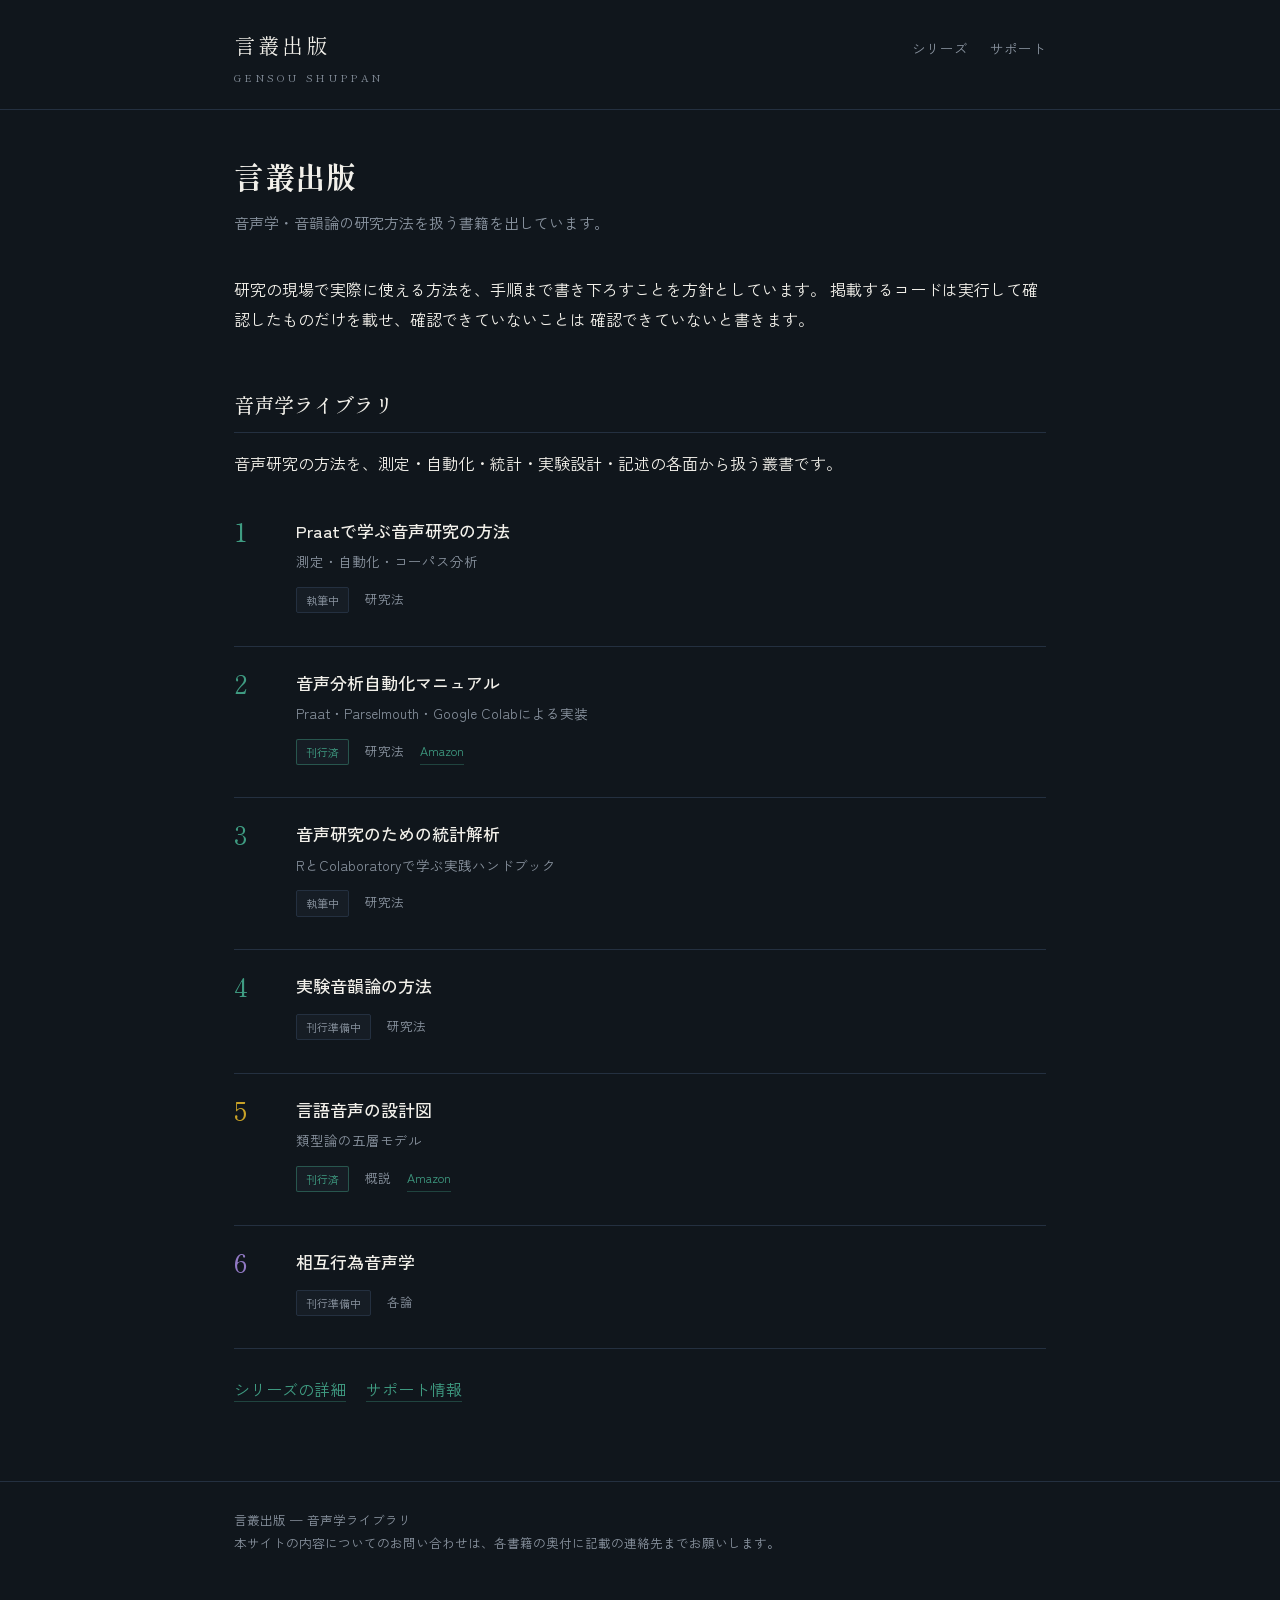
==== index.html @ 4876e38f "言叢出版のサイトを作った 叢書「音声学ライブラリ」の案内とサポート情報を置く。語音研究所のサイトとは 別の版元なので、独立したサイトにする。  ビルド不要の静的サイトにした。既存サイトは Astro " ====
<!doctype html>
<html lang="ja"><head>
<meta charset="utf-8">
<meta name="viewport" content="width=device-width,initial-scale=1">
<title>言叢出版</title>
<meta name="description" content="音声学・音韻論の研究方法を扱う書籍レーベル。叢書「音声学ライブラリ」を刊行しています。">
<link rel="preconnect" href="https://fonts.googleapis.com">
<link rel="preconnect" href="https://fonts.gstatic.com" crossorigin>
<link rel="stylesheet" href="https://fonts.googleapis.com/css2?family=Shippori+Mincho+B1:wght@500;700&family=Zen+Kaku+Gothic+New:wght@400;500&display=swap">
<link rel="stylesheet" href="assets/style.css">
</head><body>
<header class="site"><div class="wrap">
<a class="brand" href="">言叢出版<span>GENSOU SHUPPAN</span></a>
<nav class="site"><a href="onseigaku-library/">シリーズ</a><a href="support/">サポート</a></nav>
</div></header>
<main class="wrap"><h1>言叢出版</h1>
<p class="lead">音声学・音韻論の研究方法を扱う書籍を出しています。</p>

<p>研究の現場で実際に使える方法を、手順まで書き下ろすことを方針としています。
掲載するコードは実行して確認したものだけを載せ、確認できていないことは
確認できていないと書きます。</p>

<h2>音声学ライブラリ</h2>
<p>音声研究の方法を、測定・自動化・統計・実験設計・記述の各面から扱う叢書です。</p>
<div class="vol"><div class="num methods">1</div><div>
<p class="vt">Praatで学ぶ音声研究の方法</p>
<p class="vs">測定・自動化・コーパス分析</p>
<p class="meta"><span class="tag ">執筆中</span><span>研究法</span></p>
</div></div><div class="vol"><div class="num methods">2</div><div>
<p class="vt">音声分析自動化マニュアル</p>
<p class="vs">Praat・Parselmouth・Google Colabによる実装</p>
<p class="meta"><span class="tag live">刊行済</span><span>研究法</span> <a href="https://www.amazon.co.jp/dp/B0GNS5VNSS">Amazon</a></p>
</div></div><div class="vol"><div class="num methods">3</div><div>
<p class="vt">音声研究のための統計解析</p>
<p class="vs">RとColaboratoryで学ぶ実践ハンドブック</p>
<p class="meta"><span class="tag ">執筆中</span><span>研究法</span></p>
</div></div><div class="vol"><div class="num methods">4</div><div>
<p class="vt">実験音韻論の方法</p>
<p class="vs"></p>
<p class="meta"><span class="tag ">刊行準備中</span><span>研究法</span></p>
</div></div><div class="vol"><div class="num survey">5</div><div>
<p class="vt">言語音声の設計図</p>
<p class="vs">類型論の五層モデル</p>
<p class="meta"><span class="tag live">刊行済</span><span>概説</span> <a href="https://www.amazon.co.jp/dp/B0GR2KGSGD">Amazon</a></p>
</div></div><div class="vol"><div class="num topics">6</div><div>
<p class="vt">相互行為音声学</p>
<p class="vs"></p>
<p class="meta"><span class="tag ">刊行準備中</span><span>各論</span></p>
</div></div>
<p style="margin-top:26px"><a href="onseigaku-library/">シリーズの詳細</a>　
<a href="support/">サポート情報</a></p>
</main>
<footer class="site"><div class="wrap">
言叢出版 — 音声学ライブラリ<br>
本サイトの内容についてのお問い合わせは、各書籍の奥付に記載の連絡先までお願いします。
</div></footer>
</body></html>
---- assets/style.css ----
/* 言叢出版 サイト共通スタイル
   音声学ライブラリのカバーと同じ配色・書体を使う。
   叢書と版元のサイトが別物に見えないようにするため。 */
:root{
  --bg:#10161C; --panel:#161D25; --ink:#F2F0EA; --soft:#8A94A0;
  --line:#243040; --accent:#3F9C82;
  --survey:#C9A227; --methods:#3F9C82; --topics:#9179C4;
}
*{box-sizing:border-box}
body{margin:0;background:var(--bg);color:var(--ink);
  font-family:"Zen Kaku Gothic New",-apple-system,BlinkMacSystemFont,"Hiragino Sans",sans-serif;
  line-height:1.85;font-size:16px;-webkit-font-smoothing:antialiased}
a{color:var(--accent);text-decoration:none;border-bottom:1px solid rgba(63,156,130,.35)}
a:hover{border-bottom-color:var(--accent)}
.wrap{max-width:860px;margin:0 auto;padding:0 24px}
header.site{border-bottom:1px solid var(--line);padding:26px 0 22px;margin-bottom:44px}
header.site .wrap{display:flex;align-items:baseline;gap:18px;flex-wrap:wrap}
.brand{font-family:"Shippori Mincho B1",serif;font-size:21px;letter-spacing:.14em;
  color:var(--ink);border:0}
.brand span{display:block;font-family:inherit;font-size:10px;letter-spacing:.34em;
  color:var(--soft);margin-top:4px}
nav.site{margin-left:auto;display:flex;gap:22px;font-size:13.5px}
nav.site a{color:var(--soft);border:0}
nav.site a:hover,nav.site a[aria-current]{color:var(--ink)}
h1{font-family:"Shippori Mincho B1",serif;font-size:30px;font-weight:700;
  margin:0 0 10px;letter-spacing:.02em;line-height:1.5}
h2{font-family:"Shippori Mincho B1",serif;font-size:20px;font-weight:500;
  margin:52px 0 14px;padding-bottom:9px;border-bottom:1px solid var(--line)}
h3{font-size:16px;font-weight:500;margin:30px 0 8px}
.lead{color:var(--soft);font-size:15px;margin:0 0 38px}
.vol{display:grid;grid-template-columns:44px 1fr;gap:18px;padding:20px 0;
  border-bottom:1px solid var(--line)}
.vol:last-child{border-bottom:0}
.num{font-family:"Shippori Mincho B1",serif;font-size:26px;line-height:1;
  color:var(--accent);padding-top:3px}
.num.survey{color:var(--survey)} .num.topics{color:var(--topics)}
.vt{font-size:17px;font-weight:500;margin:0 0 3px}
.vs{color:var(--soft);font-size:13.5px;margin:0 0 8px}
.meta{font-size:12.5px;color:var(--soft);display:flex;gap:16px;flex-wrap:wrap}
.tag{display:inline-block;font-size:11px;padding:2px 9px;border-radius:2px;
  background:var(--panel);color:var(--soft);border:1px solid var(--line)}
.tag.live{color:var(--accent);border-color:rgba(63,156,130,.45)}
table{width:100%;border-collapse:collapse;font-size:14px;margin:14px 0}
th,td{text-align:left;padding:9px 12px;border-bottom:1px solid var(--line);vertical-align:top}
th{color:var(--soft);font-weight:500;font-size:12.5px;letter-spacing:.06em;white-space:nowrap}
.note{background:var(--panel);border:1px solid var(--line);border-radius:3px;
  padding:16px 20px;font-size:14px;color:var(--soft);margin:22px 0}
.note b{color:var(--ink);font-weight:500}
code{font-family:ui-monospace,SFMono-Regular,Menlo,monospace;font-size:13px;
  background:var(--panel);padding:1px 6px;border-radius:2px;color:var(--ink)}
footer.site{margin-top:76px;padding:26px 0 60px;border-top:1px solid var(--line);
  font-size:12.5px;color:var(--soft)}
footer.site a{color:var(--soft)}
@media(max-width:600px){h1{font-size:24px}.wrap{padding:0 18px}nav.site{gap:14px}}
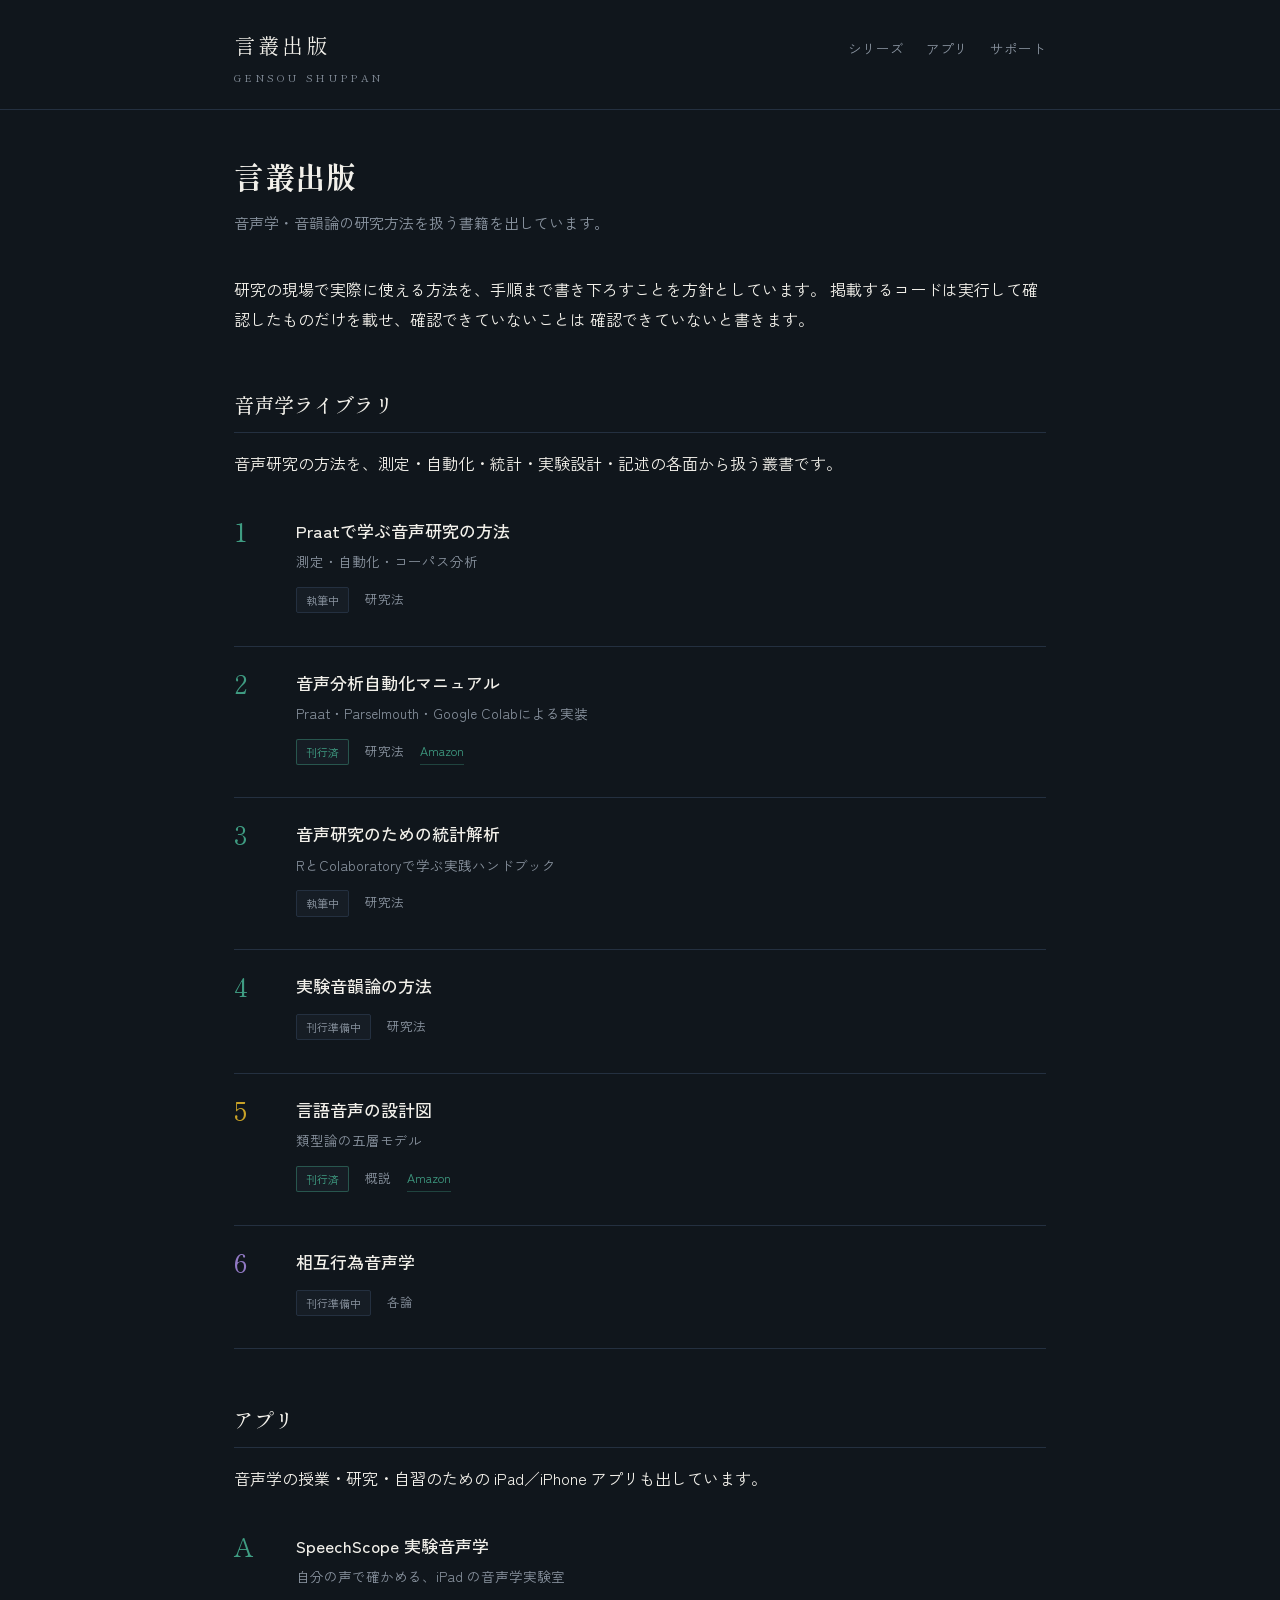
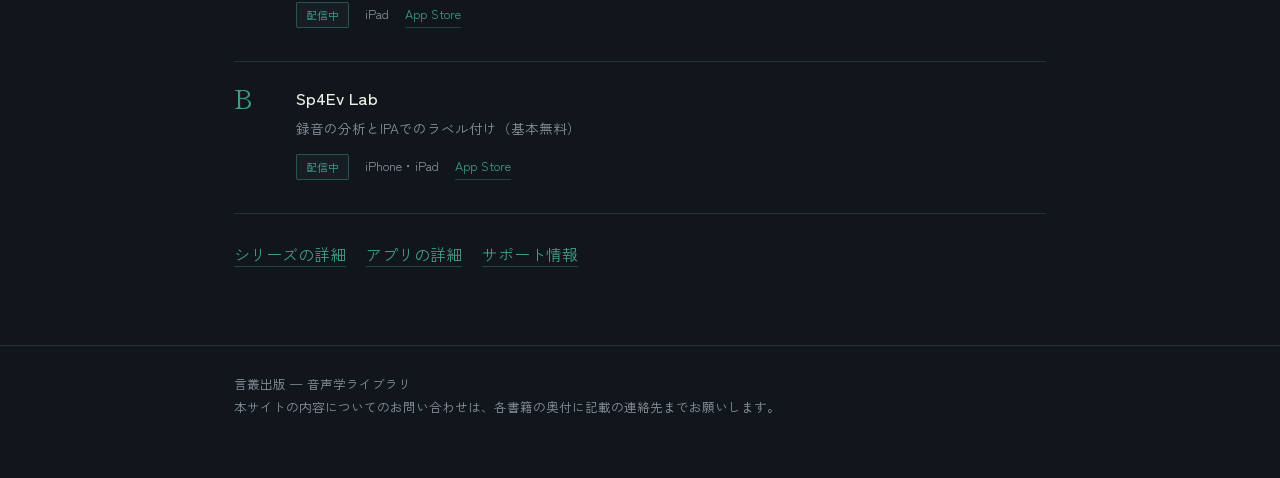
==== commit bafa18d2: "アプリのページを追加し、トップとナビから案内する SpeechScope 実験音声学と Sp4Ev Lab の紹介ページ（apps/）を新設。 iPad の Safari では SpeechScope" ====
--- a/index.html
+++ b/index.html
@@ -11,7 +11,7 @@
 </head><body>
 <header class="site"><div class="wrap">
 <a class="brand" href="">言叢出版<span>GENSOU SHUPPAN</span></a>
-<nav class="site"><a href="onseigaku-library/">シリーズ</a><a href="support/">サポート</a></nav>
+<nav class="site"><a href="onseigaku-library/">シリーズ</a><a href="apps/">アプリ</a><a href="support/">サポート</a></nav>
 </div></header>
 <main class="wrap"><h1>言叢出版</h1>
 <p class="lead">音声学・音韻論の研究方法を扱う書籍を出しています。</p>
@@ -47,7 +47,19 @@
 <p class="vs"></p>
 <p class="meta"><span class="tag ">刊行準備中</span><span>各論</span></p>
 </div></div>
+<h2>アプリ</h2>
+<p>音声学の授業・研究・自習のための iPad／iPhone アプリも出しています。</p>
+<div class="vol"><div class="num methods">A</div><div>
+<p class="vt">SpeechScope 実験音声学</p>
+<p class="vs">自分の声で確かめる、iPad の音声学実験室</p>
+<p class="meta"><span class="tag live">配信中</span><span>iPad</span> <a href="https://apps.apple.com/jp/app/id6805709595">App Store</a></p>
+</div></div><div class="vol"><div class="num methods">B</div><div>
+<p class="vt">Sp4Ev Lab</p>
+<p class="vs">録音の分析とIPAでのラベル付け（基本無料）</p>
+<p class="meta"><span class="tag live">配信中</span><span>iPhone・iPad</span> <a href="https://apps.apple.com/jp/app/id6805709180">App Store</a></p>
+</div></div>
 <p style="margin-top:26px"><a href="onseigaku-library/">シリーズの詳細</a>　
+<a href="apps/">アプリの詳細</a>　
 <a href="support/">サポート情報</a></p>
 </main>
 <footer class="site"><div class="wrap">
--- a/assets/style.css
+++ b/assets/style.css
@@ -52,3 +52,14 @@
   font-size:12.5px;color:var(--soft)}
 footer.site a{color:var(--soft)}
 @media(max-width:600px){h1{font-size:24px}.wrap{padding:0 18px}nav.site{gap:14px}}
+/* サポートページ用 */
+.small{font-size:14px} .muted{color:var(--soft)} .fine{font-size:13.5px;color:var(--soft)}
+.updated{font-size:12.5px;color:var(--soft);margin:-28px 0 30px}
+nav.toc{margin:0 0 30px}
+nav.toc ol{list-style:none;padding:0;margin:0;display:grid;grid-template-columns:repeat(auto-fill,minmax(230px,1fr));gap:6px 20px;font-size:14px}
+nav.toc li span{color:var(--soft);margin-right:.5em}
+section.vol-support{scroll-margin-top:16px}
+details{margin:10px 0 14px}
+details summary{cursor:pointer;color:var(--accent);font-size:14px}
+details[open] summary{margin-bottom:6px}
+table.log th{width:9.5em}
